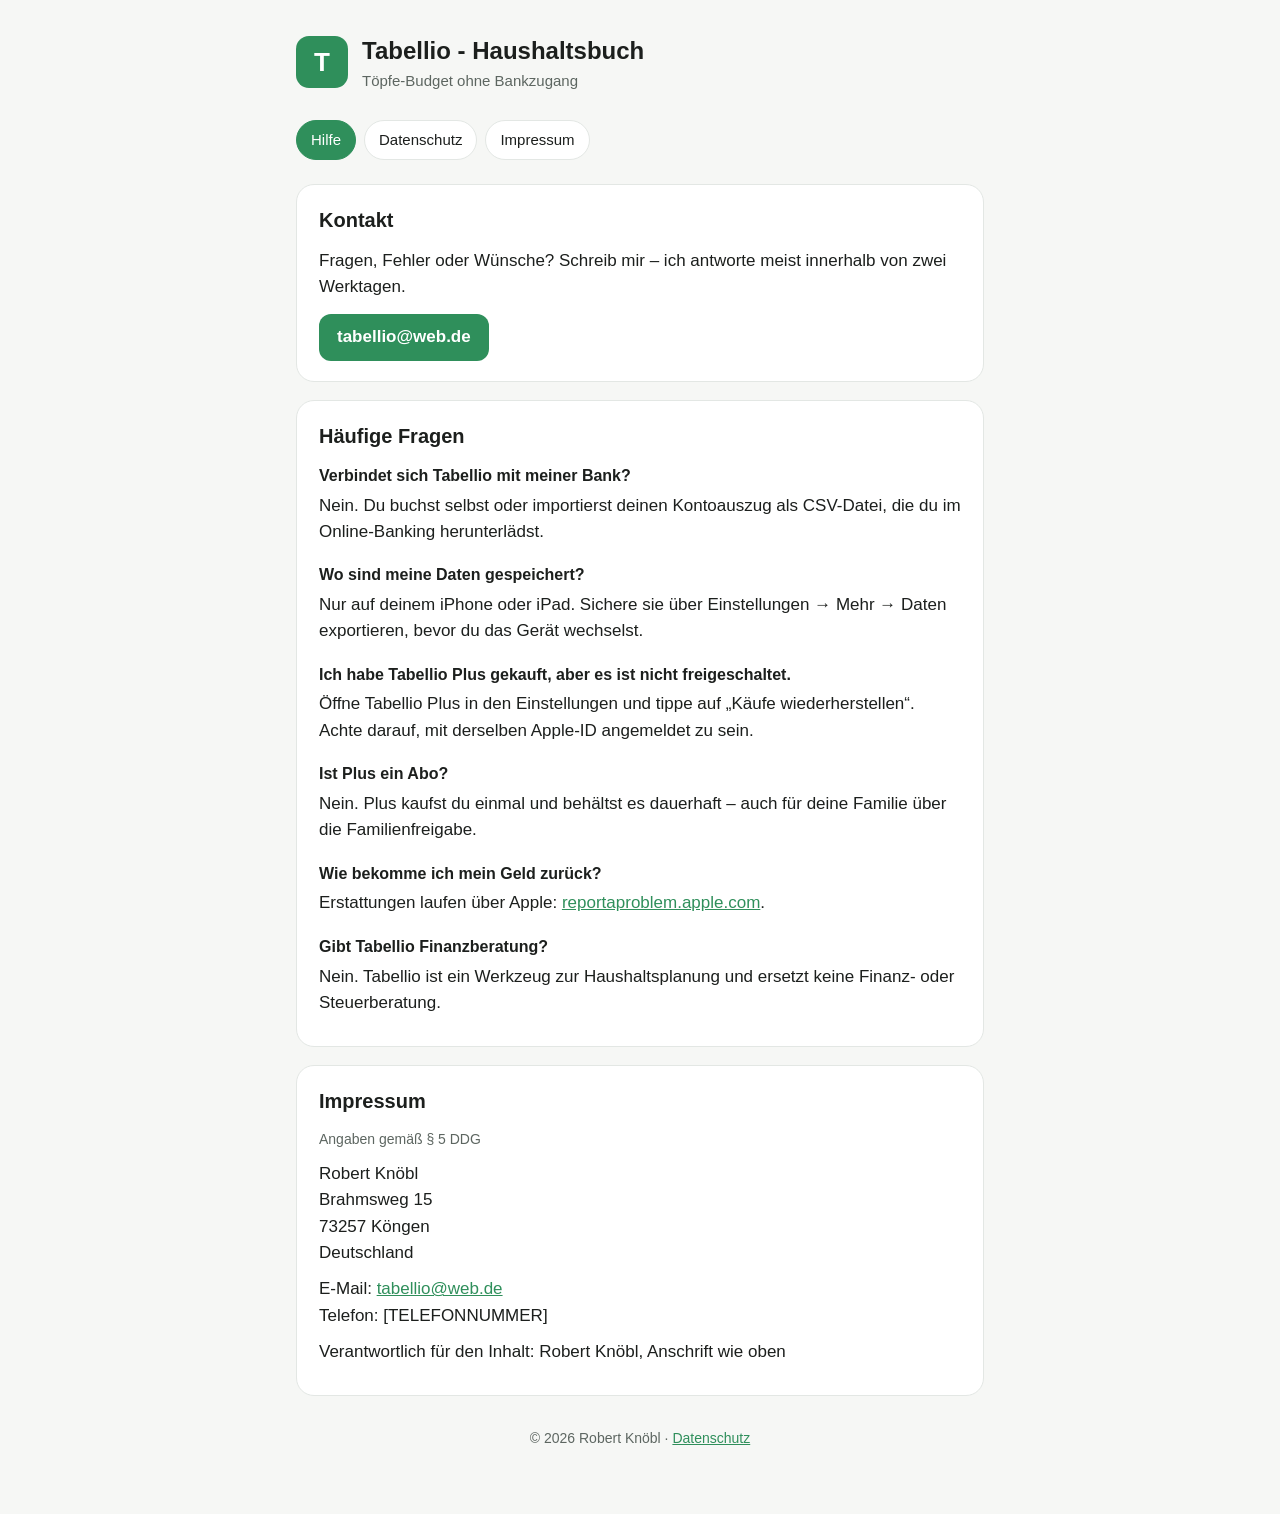
==== index.html @ d141df9d "Add files via upload" ====
<!doctype html>
<html lang="de">
<head>
<meta charset="utf-8">
<meta name="viewport" content="width=device-width, initial-scale=1">
<title>Tabellio - Haushaltsbuch · Hilfe</title>
<meta name="description" content="Hilfe, Kontakt und Impressum für die iPhone-App Tabellio - Haushaltsbuch.">
<link rel="stylesheet" href="style.css">
</head>
<body>
<div class="seite">
  <header>
    <div class="logo">T</div>
    <div>
      <h1>Tabellio - Haushaltsbuch</h1>
      <p>Töpfe-Budget ohne Bankzugang</p>
    </div>
  </header>

  <nav>
    <a class="aktiv" href="index.html">Hilfe</a>
    <a href="datenschutz.html">Datenschutz</a>
    <a href="#impressum">Impressum</a>
  </nav>

  <section class="karte">
    <h2>Kontakt</h2>
    <p>Fragen, Fehler oder Wünsche? Schreib mir – ich antworte meist innerhalb von zwei Werktagen.</p>
    <a class="mail" href="mailto:tabellio@web.de?subject=Tabellio%20Support">tabellio@web.de</a>
  </section>

  <section class="karte">
    <h2>Häufige Fragen</h2>

    <h3>Verbindet sich Tabellio mit meiner Bank?</h3>
    <p>Nein. Du buchst selbst oder importierst deinen Kontoauszug als CSV-Datei, die du im Online-Banking herunterlädst.</p>

    <h3>Wo sind meine Daten gespeichert?</h3>
    <p>Nur auf deinem iPhone oder iPad. Sichere sie über Einstellungen → Mehr → Daten exportieren, bevor du das Gerät wechselst.</p>

    <h3>Ich habe Tabellio Plus gekauft, aber es ist nicht freigeschaltet.</h3>
    <p>Öffne Tabellio Plus in den Einstellungen und tippe auf „Käufe wiederherstellen“. Achte darauf, mit derselben Apple-ID angemeldet zu sein.</p>

    <h3>Ist Plus ein Abo?</h3>
    <p>Nein. Plus kaufst du einmal und behältst es dauerhaft – auch für deine Familie über die Familienfreigabe.</p>

    <h3>Wie bekomme ich mein Geld zurück?</h3>
    <p>Erstattungen laufen über Apple: <a href="https://reportaproblem.apple.com">reportaproblem.apple.com</a>.</p>

    <h3>Gibt Tabellio Finanzberatung?</h3>
    <p>Nein. Tabellio ist ein Werkzeug zur Haushaltsplanung und ersetzt keine Finanz- oder Steuerberatung.</p>
  </section>

  <section class="karte" id="impressum">
    <h2>Impressum</h2>
    <p class="leise">Angaben gemäß § 5 DDG</p>
    <p>Robert Knöbl<br>
    Brahmsweg 15<br>
    73257 Köngen<br>
    Deutschland</p>
    <p>E-Mail: <a href="mailto:tabellio@web.de">tabellio@web.de</a><br>
    Telefon: [TELEFONNUMMER]</p>
    <p>Verantwortlich für den Inhalt: Robert Knöbl, Anschrift wie oben</p>
  </section>

  <footer>© 2026 Robert Knöbl · <a href="datenschutz.html">Datenschutz</a></footer>
</div>
</body>
</html>
---- style.css ----
:root {
  --bg: #f6f7f5;
  --karte: #ffffff;
  --text: #1c1f1d;
  --leise: #5d6661;
  --akzent: #2f8f5b;
  --linie: #e3e7e4;
}
@media (prefers-color-scheme: dark) {
  :root {
    --bg: #111412;
    --karte: #1b1f1d;
    --text: #eef1ef;
    --leise: #a3aca7;
    --akzent: #4cc184;
    --linie: #2b312e;
  }
}
* { box-sizing: border-box; }
body {
  margin: 0;
  background: var(--bg);
  color: var(--text);
  font: 17px/1.55 -apple-system, BlinkMacSystemFont, "SF Pro Text", "Segoe UI", Roboto, sans-serif;
}
.seite { max-width: 720px; margin: 0 auto; padding: 32px 16px 64px; }
header { display: flex; align-items: center; gap: 14px; margin-bottom: 28px; }
.logo {
  width: 52px; height: 52px; border-radius: 13px; background: var(--akzent);
  display: grid; place-items: center; color: #fff; font-weight: 700; font-size: 26px;
}
header h1 { font-size: 24px; margin: 0; }
header p { margin: 0; color: var(--leise); font-size: 15px; }
nav { display: flex; gap: 8px; margin-bottom: 24px; flex-wrap: wrap; }
nav a {
  padding: 7px 14px; border-radius: 999px; background: var(--karte);
  border: 1px solid var(--linie); color: var(--text); text-decoration: none; font-size: 15px;
}
nav a.aktiv { background: var(--akzent); border-color: var(--akzent); color: #fff; }
.karte {
  background: var(--karte); border: 1px solid var(--linie); border-radius: 18px;
  padding: 20px 22px; margin-bottom: 18px;
}
h2 { font-size: 20px; margin: 0 0 12px; }
h3 { font-size: 16px; margin: 18px 0 4px; }
h3:first-of-type { margin-top: 0; }
p { margin: 0 0 10px; }
a { color: var(--akzent); }
.leise { color: var(--leise); font-size: 14px; }
.mail {
  display: inline-block; margin-top: 4px; padding: 10px 18px; border-radius: 12px;
  background: var(--akzent); color: #fff; text-decoration: none; font-weight: 600;
}
footer { margin-top: 32px; color: var(--leise); font-size: 14px; text-align: center; }
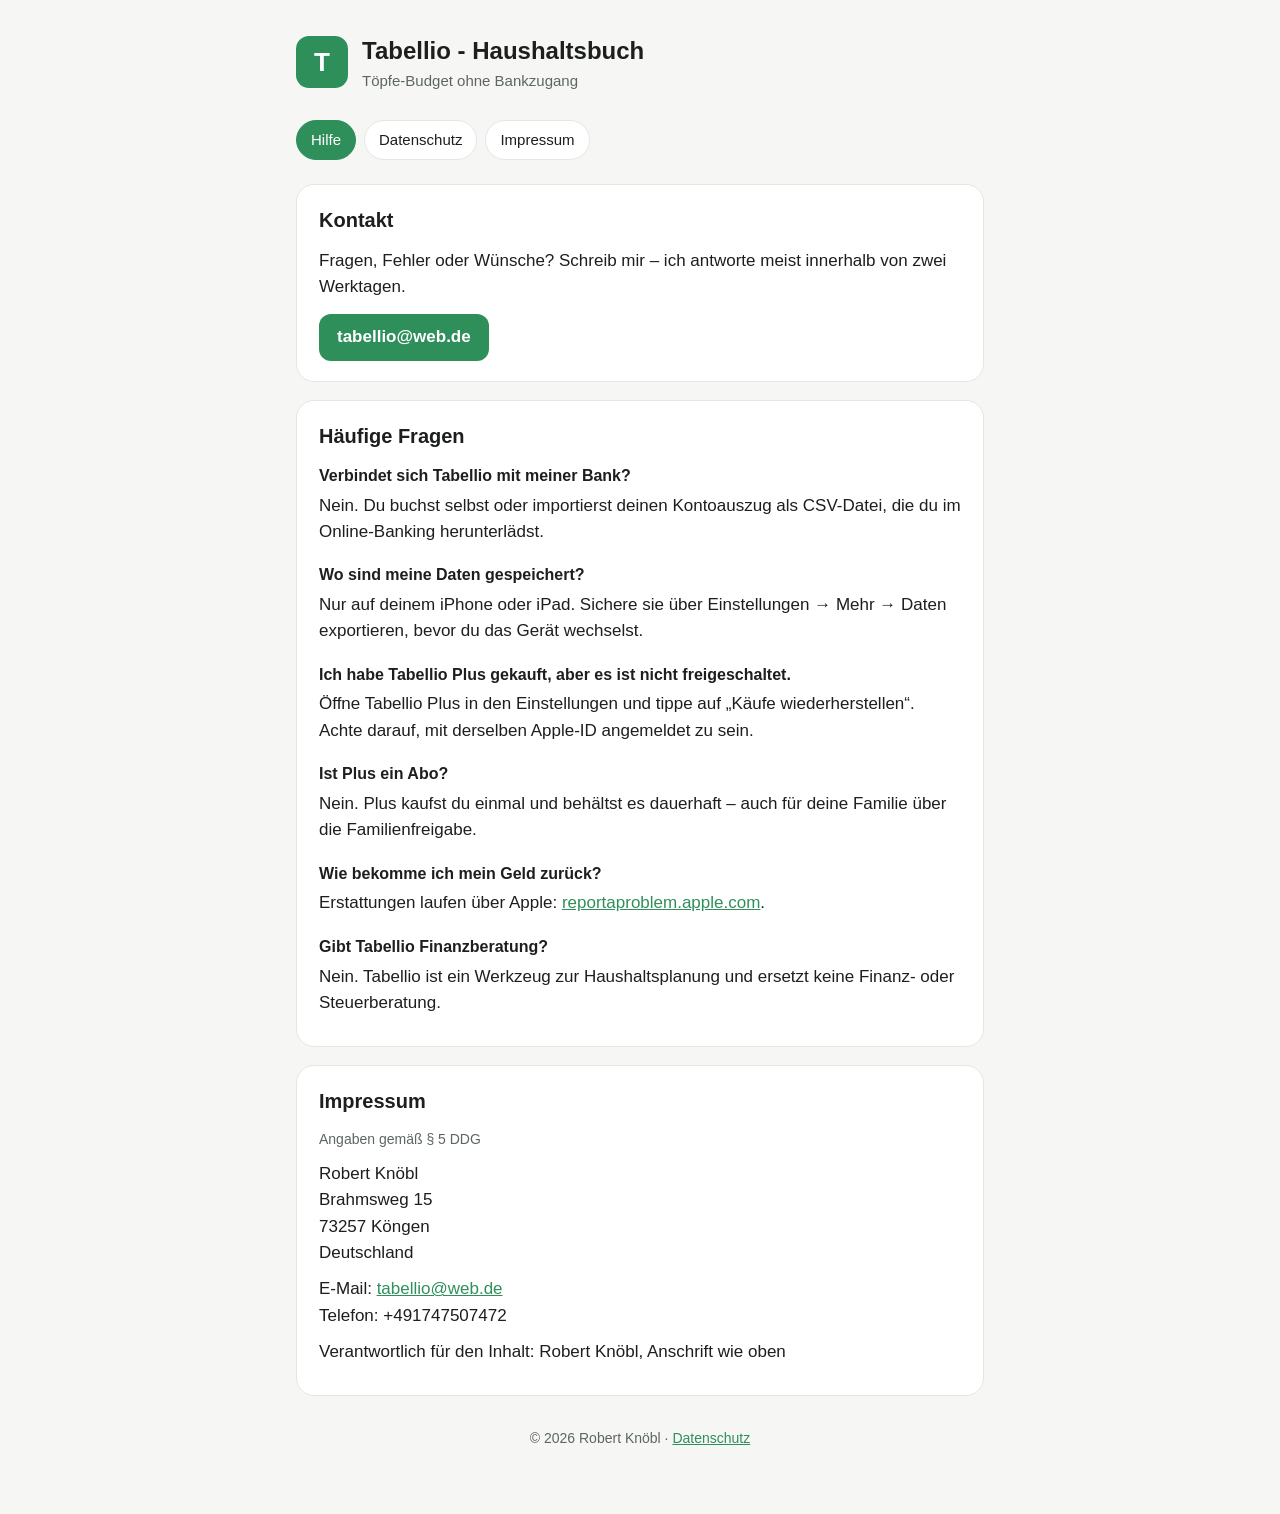
==== commit 6085ec6e: "Update phone number in index.html" ====
--- a/index.html
+++ b/index.html
@@ -59,7 +59,7 @@
     73257 Köngen<br>
     Deutschland</p>
     <p>E-Mail: <a href="mailto:tabellio@web.de">tabellio@web.de</a><br>
-    Telefon: [TELEFONNUMMER]</p>
+    Telefon: +491747507472</p>
     <p>Verantwortlich für den Inhalt: Robert Knöbl, Anschrift wie oben</p>
   </section>
 
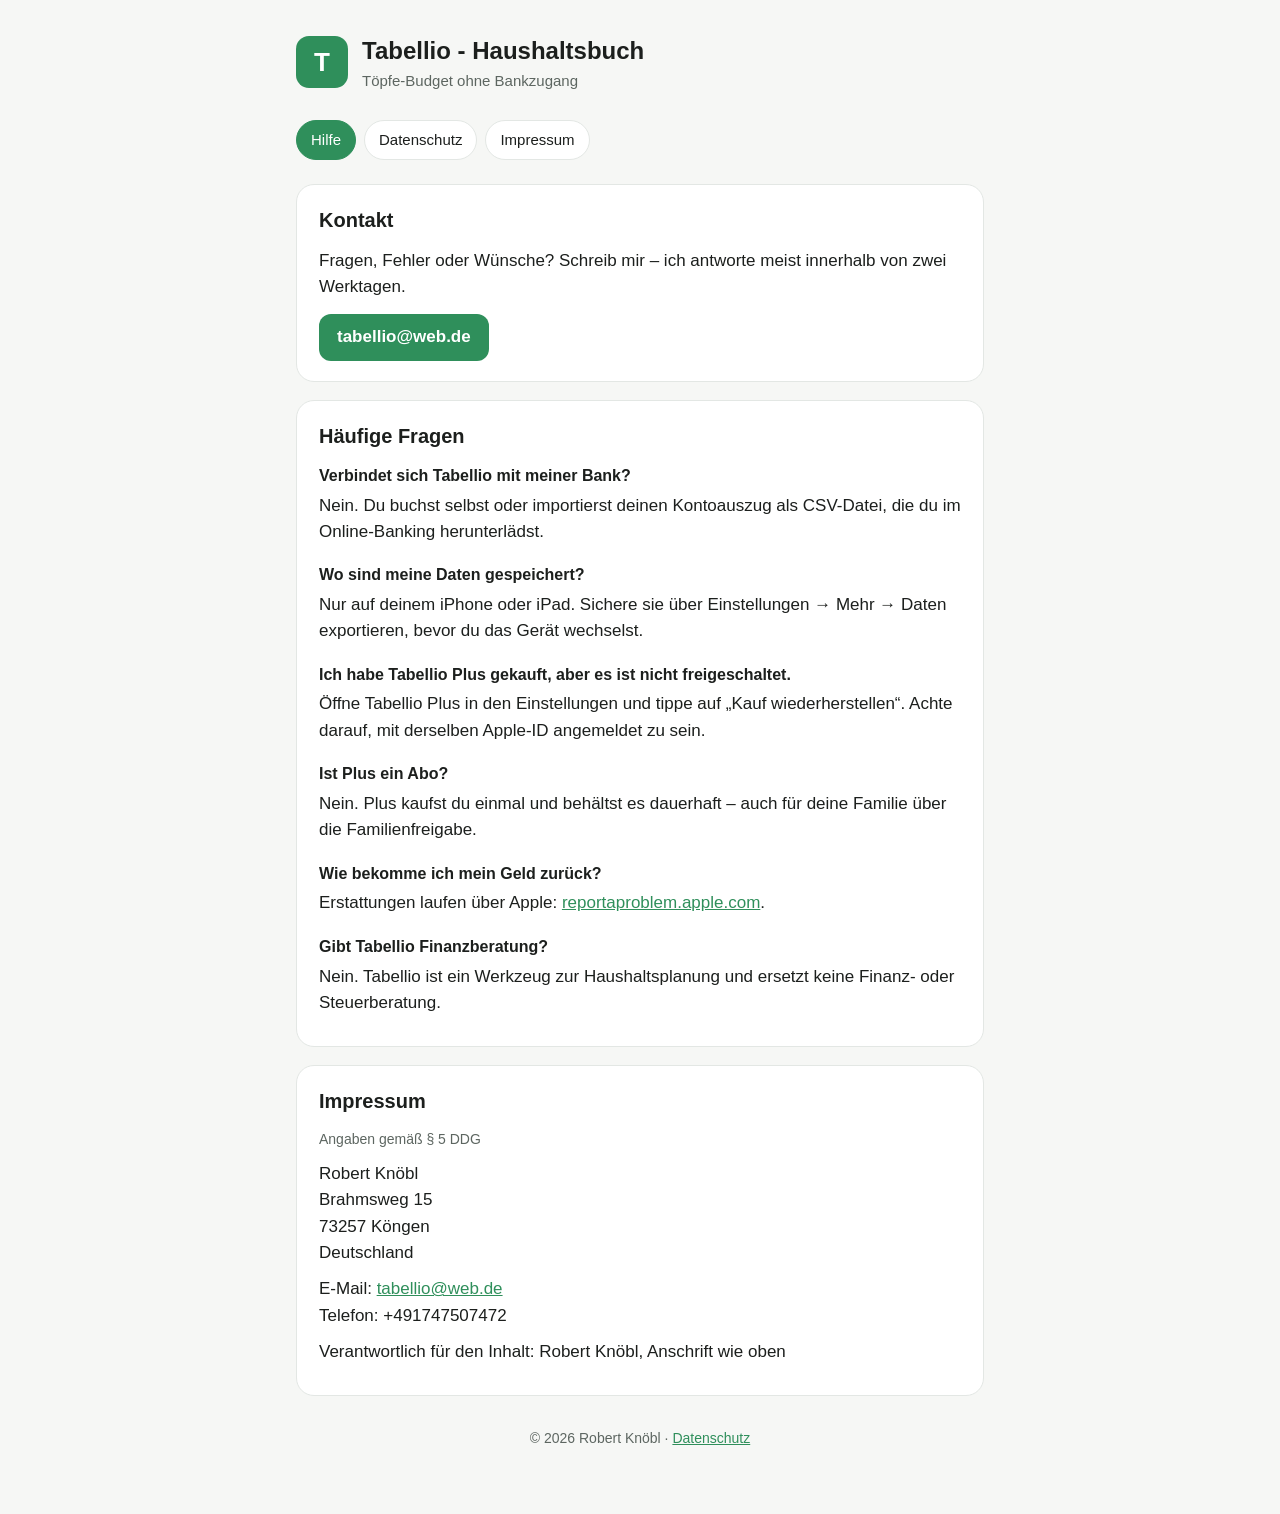
==== commit ee20d587: "Add files via upload" ====
--- a/index.html
+++ b/index.html
@@ -39,7 +39,7 @@
     <p>Nur auf deinem iPhone oder iPad. Sichere sie über Einstellungen → Mehr → Daten exportieren, bevor du das Gerät wechselst.</p>
 
     <h3>Ich habe Tabellio Plus gekauft, aber es ist nicht freigeschaltet.</h3>
-    <p>Öffne Tabellio Plus in den Einstellungen und tippe auf „Käufe wiederherstellen“. Achte darauf, mit derselben Apple-ID angemeldet zu sein.</p>
+    <p>Öffne Tabellio Plus in den Einstellungen und tippe auf „Kauf wiederherstellen“. Achte darauf, mit derselben Apple-ID angemeldet zu sein.</p>
 
     <h3>Ist Plus ein Abo?</h3>
     <p>Nein. Plus kaufst du einmal und behältst es dauerhaft – auch für deine Familie über die Familienfreigabe.</p>
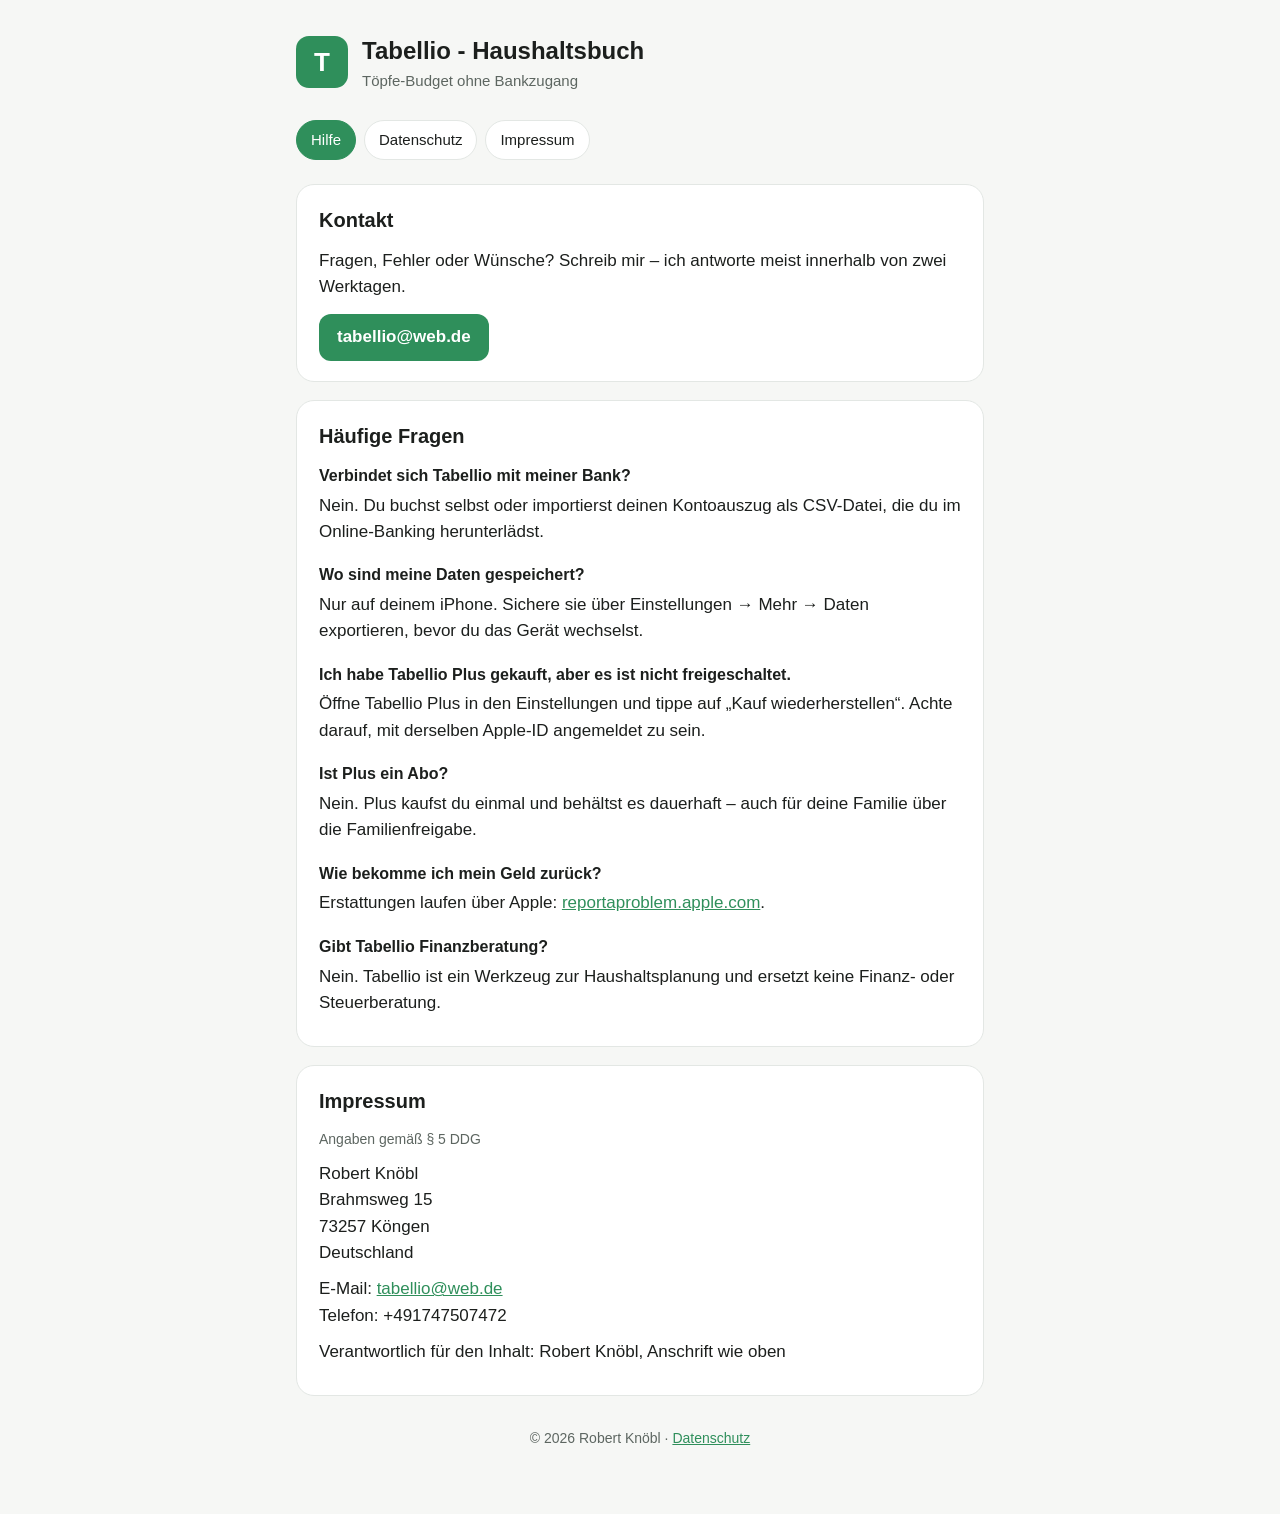
==== commit 1c426619: "Update index.html" ====
--- a/index.html
+++ b/index.html
@@ -36,7 +36,7 @@
     <p>Nein. Du buchst selbst oder importierst deinen Kontoauszug als CSV-Datei, die du im Online-Banking herunterlädst.</p>
 
     <h3>Wo sind meine Daten gespeichert?</h3>
-    <p>Nur auf deinem iPhone oder iPad. Sichere sie über Einstellungen → Mehr → Daten exportieren, bevor du das Gerät wechselst.</p>
+    <p>Nur auf deinem iPhone. Sichere sie über Einstellungen → Mehr → Daten exportieren, bevor du das Gerät wechselst.</p>
 
     <h3>Ich habe Tabellio Plus gekauft, aber es ist nicht freigeschaltet.</h3>
     <p>Öffne Tabellio Plus in den Einstellungen und tippe auf „Kauf wiederherstellen“. Achte darauf, mit derselben Apple-ID angemeldet zu sein.</p>
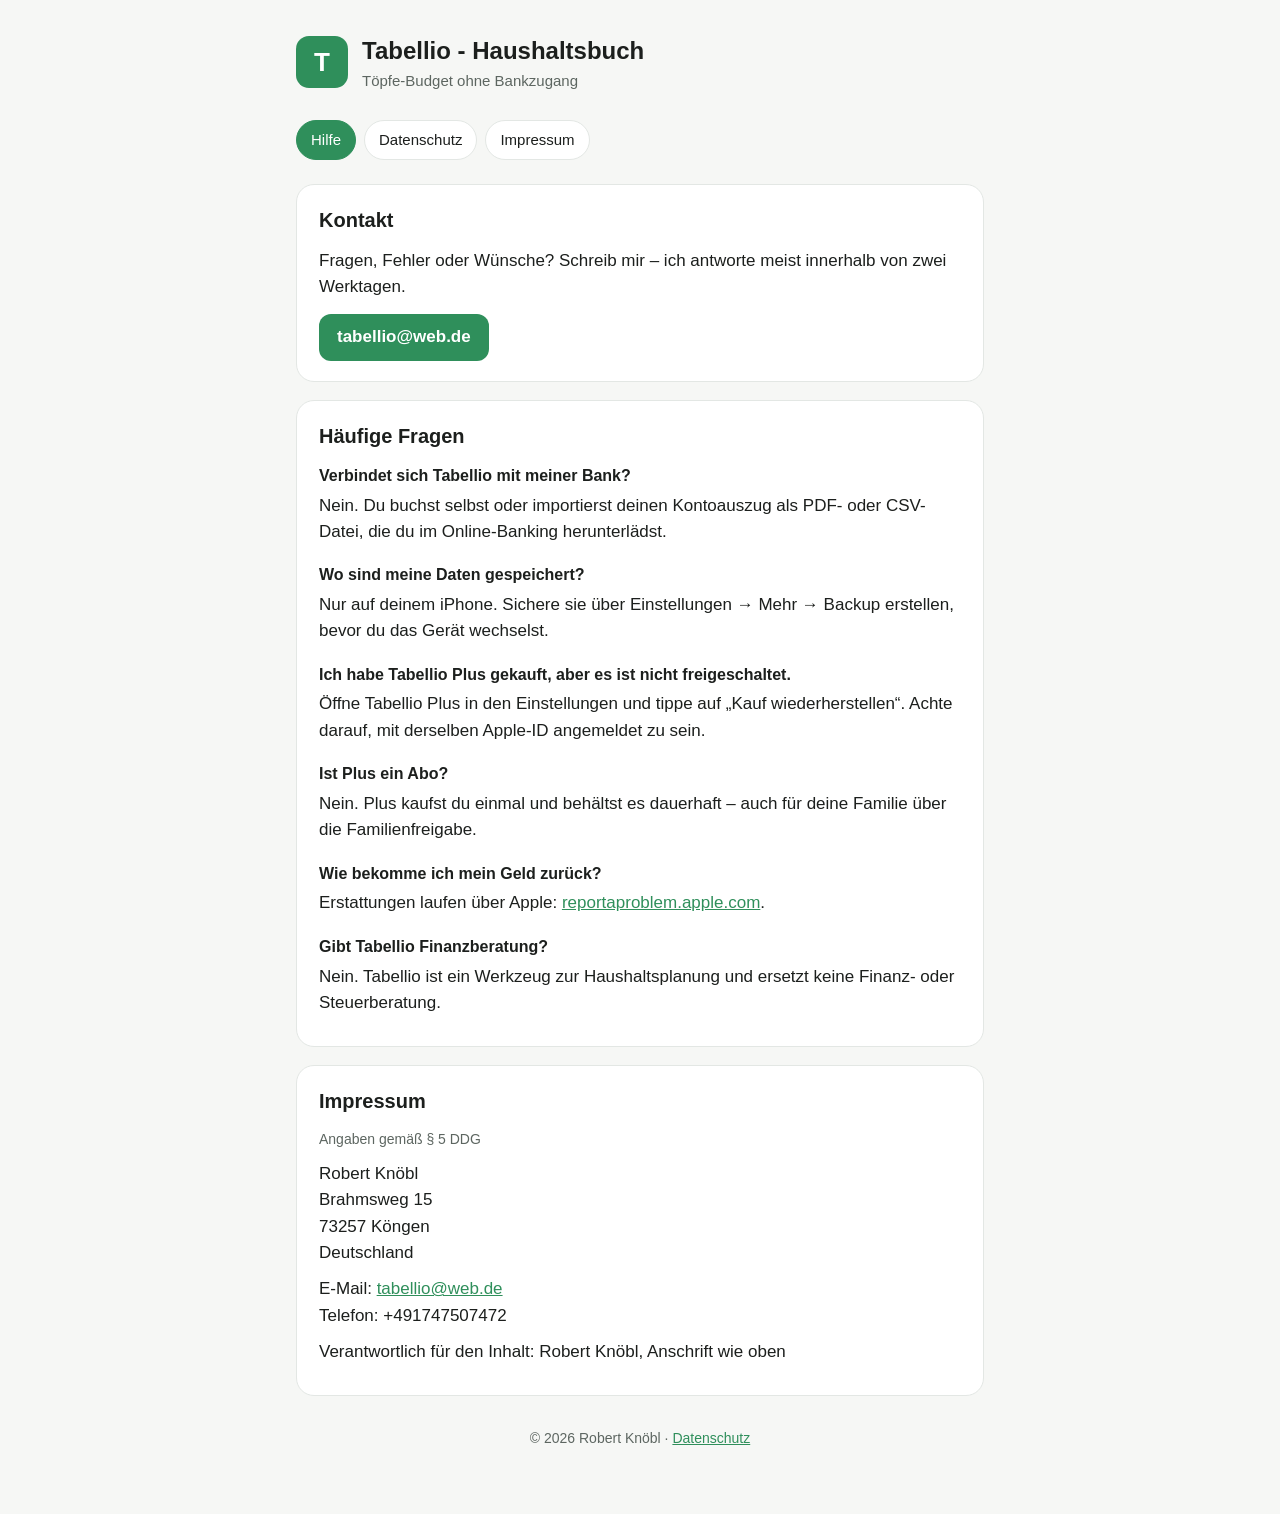
==== commit c2113215: "Update FAQ section with file format changes" ====
--- a/index.html
+++ b/index.html
@@ -33,10 +33,10 @@
     <h2>Häufige Fragen</h2>
 
     <h3>Verbindet sich Tabellio mit meiner Bank?</h3>
-    <p>Nein. Du buchst selbst oder importierst deinen Kontoauszug als CSV-Datei, die du im Online-Banking herunterlädst.</p>
+    <p>Nein. Du buchst selbst oder importierst deinen Kontoauszug als PDF- oder CSV-Datei, die du im Online-Banking herunterlädst.</p>
 
     <h3>Wo sind meine Daten gespeichert?</h3>
-    <p>Nur auf deinem iPhone. Sichere sie über Einstellungen → Mehr → Daten exportieren, bevor du das Gerät wechselst.</p>
+    <p>Nur auf deinem iPhone. Sichere sie über Einstellungen → Mehr → Backup erstellen, bevor du das Gerät wechselst.</p>
 
     <h3>Ich habe Tabellio Plus gekauft, aber es ist nicht freigeschaltet.</h3>
     <p>Öffne Tabellio Plus in den Einstellungen und tippe auf „Kauf wiederherstellen“. Achte darauf, mit derselben Apple-ID angemeldet zu sein.</p>
